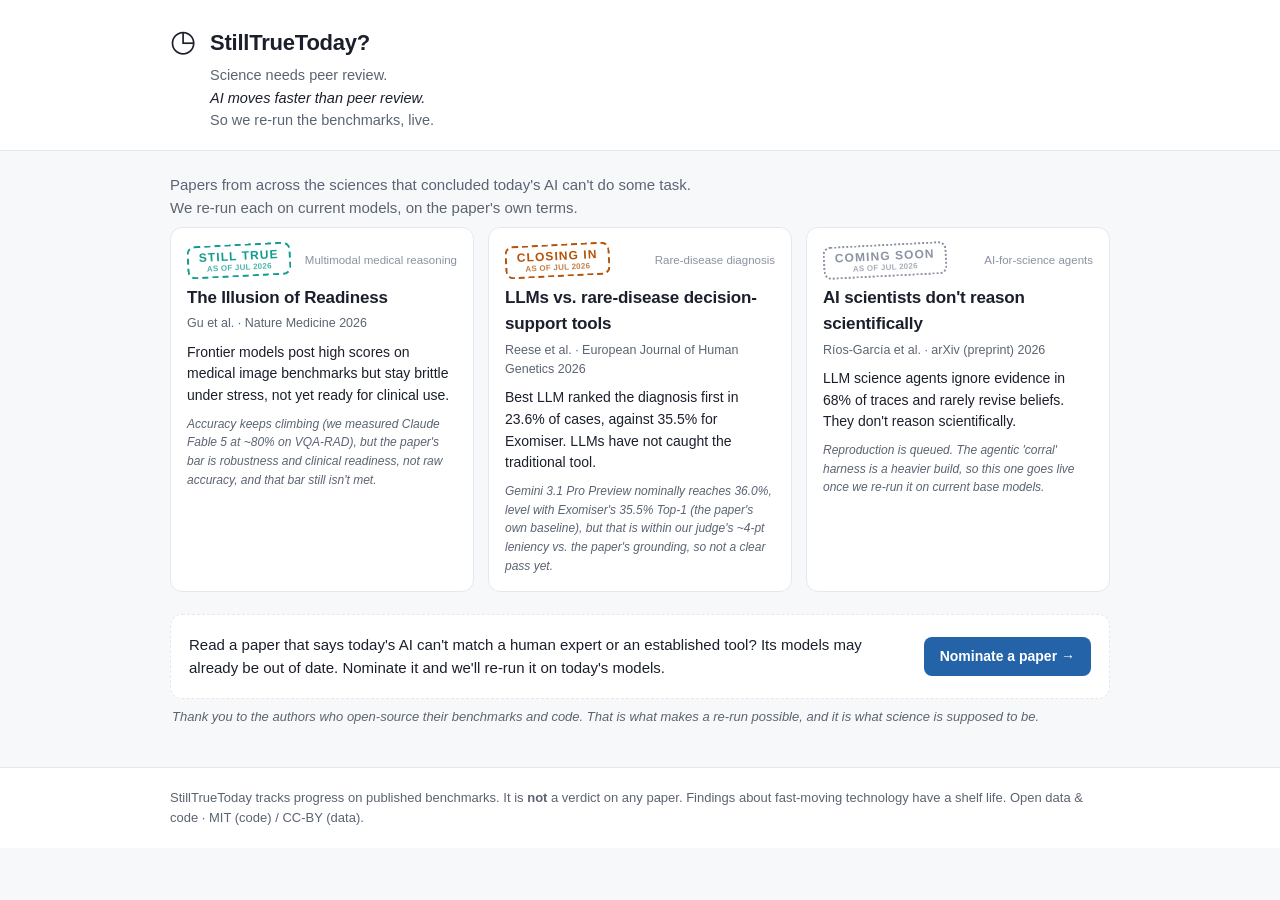
==== paper.html @ 5690e4f6 "Initial commit: StillTrueToday v0 Static dashboard that re-runs published AI-for-science benchmarks " ====
<!doctype html>
<html lang="en">
<head>
  <meta charset="utf-8" />
  <meta name="viewport" content="width=device-width, initial-scale=1" />
  <title>StillTrueToday, paper</title>
  <meta name="description" content="Re-running a published AI-for-science benchmark on today's models, on the paper's own terms." />
  <link rel="stylesheet" href="assets/style.css?v=8" />
</head>
<body>
  <header class="site">
    <div class="wrap">
      <div class="brand">
        <a class="logo" href="index.html" aria-label="StillTrueToday home">◷</a>
        <div>
          <h1><a href="index.html">StillTrueToday?</a></h1>
          <p class="tag"><span class="s">Science needs peer review.</span> <span class="s"><em>AI moves faster than peer review.</em></span> <span class="s">So we re-run the benchmarks, live.</span></p>
        </div>
      </div>
    </div>
  </header>

  <main id="app" class="wrap">
    <p class="loading">Loading…</p>
  </main>

  <footer class="site">
    <div class="wrap">
      <p>StillTrueToday tracks progress on published benchmarks. It is <strong>not</strong> a verdict
        on any paper. Findings about fast-moving technology have a shelf life.
        Open data &amp; code · MIT (code) / CC-BY (data).</p>
    </div>
  </footer>

  <script src="assets/app.js?v=8"></script>
</body>
</html>
---- assets/style.css ----
:root {
  --bg: #f7f8fa;
  --panel: #ffffff;
  --ink: #1a1f2b;
  --muted: #5b6472;
  --faint: #8a93a3;
  --line: #e4e8ee;
  --accent: #2563a8;
  --accent-soft: #dbeafe;
  --paper: #94a3b8;      /* paper-era / baseline bars */
  --current: #0f9d8f;    /* current-model bars */
  --warn: #b45309;
  --warn-soft: #fef3c7;
  --radius: 12px;
  --maxw: 980px;
}
@media (prefers-color-scheme: dark) {
  :root {
    --bg: #0e1117; --panel: #161b22; --ink: #e6edf3; --muted: #9aa4b2;
    --faint: #6b7482; --line: #262d38; --accent: #58a6ff; --accent-soft: #16324f;
    --paper: #64748b; --current: #2dd4bf; --warn: #f0b429; --warn-soft: #3a2f12;
  }
}
* { box-sizing: border-box; }
html { -webkit-text-size-adjust: 100%; }
body {
  margin: 0; background: var(--bg); color: var(--ink);
  font: 16px/1.55 -apple-system, BlinkMacSystemFont, "Segoe UI", Roboto, Helvetica, Arial, sans-serif;
}
.wrap { max-width: var(--maxw); margin: 0 auto; padding: 0 20px; }
a { color: var(--accent); text-decoration: none; }
a:hover { text-decoration: underline; }

header.site { padding: 26px 0 18px; border-bottom: 1px solid var(--line); background: var(--panel); }
.brand { display: flex; gap: 14px; align-items: flex-start; }
.logo { font-size: 30px; line-height: 1; color: var(--accent); }
h1 { margin: 0; font-size: 22px; letter-spacing: -0.01em; }
.tag { margin: 4px 0 0; color: var(--muted); max-width: 70ch; font-size: 14.5px; text-wrap: balance; }
.tag em { color: var(--ink); font-style: italic; }
.tag .s { display: block; }

footer.site { margin-top: 40px; padding: 20px 0; border-top: 1px solid var(--line); background: var(--panel); }
footer.site p { color: var(--muted); font-size: 13px; margin: 0; }

.loading { color: var(--muted); padding: 40px 0; }

/* paper card */
.paper { margin: 26px 0; }
.paper h2 { font-size: 20px; margin: 0 0 2px; letter-spacing: -0.01em; }
.paper .meta { color: var(--muted); font-size: 13.5px; margin: 0 0 14px; }
.paper .meta a { margin-right: 10px; white-space: nowrap; }

.callout { border: 1px solid var(--line); border-radius: var(--radius); padding: 13px 15px; margin: 12px 0; background: var(--panel); }
.callout .k { font-weight: 650; font-size: 12px; text-transform: uppercase; letter-spacing: 0.05em; color: var(--faint); display: block; margin-bottom: 3px; }
.callout p { margin: 0; font-size: 14px; }
.callout.claim { border-left: 3px solid var(--paper); }
.callout.framing { border-left: 3px solid var(--current); }
.callout.caveat { border-left: 3px solid var(--warn); background: var(--warn-soft); }
.callout.drift { border-left: 3px solid var(--accent); }

.summary { display: flex; flex-wrap: wrap; gap: 10px; margin: 16px 0; }
.stat { flex: 1 1 220px; border: 1px solid var(--line); border-radius: var(--radius); padding: 12px 14px; background: var(--panel); }
.stat .label { font-size: 12px; color: var(--faint); }
.stat .then-now { font-size: 15px; margin-top: 3px; }
.stat .then-now b { font-variant-numeric: tabular-nums; }
.stat .delta { color: var(--current); font-weight: 650; }
.stat .bar-note { color: var(--faint); font-weight: 500; }

/* protocol charts */
.protocol { border: 1px solid var(--line); border-radius: var(--radius); padding: 16px 16px 8px; margin: 16px 0; background: var(--panel); }
.protocol h3 { margin: 0 0 2px; font-size: 16px; }
.protocol .sub { color: var(--muted); font-size: 12.5px; margin: 0 0 6px; }
.protocol .prov { color: var(--faint); font-size: 11.5px; margin: 6px 0 0; }
.by { display: inline-block; font-size: 11.5px; color: var(--faint); background: var(--bg); border: 1px solid var(--line); border-radius: 999px; padding: 1px 9px; margin-bottom: 8px; }

svg { display: block; width: 100%; height: auto; overflow: visible; }
.chartscroll { overflow-x: auto; }
.axis text { fill: var(--muted); font-size: 11px; }
.axis line, .axis path { stroke: var(--line); }
.bar-label { fill: var(--ink); font-size: 11px; font-variant-numeric: tabular-nums; }
.model-label { fill: var(--muted); font-size: 11px; }
.date-label { fill: var(--faint); font-size: 9.5px; }
.refline { stroke: var(--warn); stroke-dasharray: 4 3; }
.refline-label { fill: var(--warn); font-size: 10px; }

.legend { display: flex; gap: 16px; flex-wrap: wrap; margin: 4px 0 10px; font-size: 12px; color: var(--muted); }
.legend span { display: inline-flex; align-items: center; gap: 6px; }
.swatch { width: 12px; height: 12px; border-radius: 3px; display: inline-block; }

/* heatmap */
.heat { border-collapse: collapse; font-size: 12px; width: 100%; }
.heat th { font-weight: 600; color: var(--muted); text-align: center; padding: 5px 6px; font-size: 11.5px; }
.heat th.row { text-align: left; }
.heat td { text-align: center; padding: 7px 6px; color: #10151d; font-variant-numeric: tabular-nums; border: 1px solid var(--panel); }
.heat td.rowh { text-align: left; color: var(--muted); background: var(--panel); font-size: 11.5px; }

/* index / curated list */
.collection { color: var(--muted); font-size: 15px; margin: 22px 0 6px; max-width: 84ch; }
.collection .cl-s { display: block; }
.paper-list { display: grid; gap: 14px; grid-template-columns: repeat(auto-fill, minmax(300px, 1fr)); margin: 8px 0 4px; }
.paper-card { display: block; border: 1px solid var(--line); border-radius: var(--radius); padding: 16px; background: var(--panel); color: inherit; transition: border-color .15s, transform .15s; }
.paper-card:hover { text-decoration: none; border-color: var(--accent); transform: translateY(-2px); }
.card-top { display: flex; justify-content: space-between; align-items: center; gap: 8px; margin-bottom: 8px; }
.paper-card h2 { font-size: 17px; margin: 0 0 3px; letter-spacing: -0.01em; }
.card-meta { color: var(--muted); font-size: 12.5px; margin: 0 0 8px; }
.card-claim { font-size: 14px; margin: 0; color: var(--ink); }
.topic { font-size: 11.5px; color: var(--faint); text-align: right; }
.badge { font-size: 10.5px; font-weight: 700; text-transform: uppercase; letter-spacing: 0.05em; padding: 2px 8px; border-radius: 999px; }
.badge.live { background: #0f9d8f22; color: var(--current); border: 1px solid #0f9d8f55; }
.badge.seeded { background: var(--accent-soft); color: var(--accent); border: 1px solid var(--accent); }
.badge.curated { background: var(--warn-soft); color: var(--warn); border: 1px solid var(--warn); }
/* "Still true?" seal — a dated stamp on the paper's claim, on the paper's own bar */
.seal { display: inline-flex; flex-direction: column; align-items: center; line-height: 1.05;
  border: 2px dashed currentColor; border-radius: 8px; padding: 4px 10px 3px;
  transform: rotate(-3deg); font-weight: 800; text-transform: uppercase; }
.seal-verdict { font-size: 12px; letter-spacing: 0.09em; }
.seal-date { font-size: 8px; letter-spacing: 0.03em; font-weight: 600; opacity: 0.75; margin-top: 1px; }
.seal.still-true { color: var(--current); }
.seal.caught-up { color: var(--accent); }
.seal.closing-in { color: var(--warn); }
.seal.re-testing { color: var(--faint); }
.seal.coming-soon { color: var(--faint); border-style: dotted; }
.card-basis { font-size: 12px; color: var(--muted); margin: 8px 0 0; font-style: italic; }
.seal-banner { display: flex; align-items: center; gap: 14px; margin: 12px 0 4px;
  padding: 10px 14px; border: 1px solid var(--line); border-radius: var(--radius); background: var(--panel); }
.seal-banner .seal { flex: 0 0 auto; }
.seal-basis { margin: 0; font-size: 13.5px; color: var(--muted); }

.submit-cta { margin: 22px 0 4px; padding: 18px; border: 1px dashed var(--line); border-radius: var(--radius);
  background: var(--panel); display: flex; flex-wrap: wrap; align-items: center; gap: 12px; }
.submit-cta p { margin: 0; flex: 1 1 260px; color: var(--ink); font-size: 15px; }
.submit-btn { background: var(--accent); color: #fff; padding: 9px 16px; border-radius: 8px;
  font-weight: 650; font-size: 14px; white-space: nowrap; }
.submit-btn:hover { text-decoration: none; filter: brightness(1.08); }
.cta-hint { font-size: 11px; color: var(--faint); }
.submit-note { margin: 8px 2px 0; font-size: 13px; color: var(--muted); font-style: italic; }

a.back { font-size: 13px; color: var(--muted); }
.brand h1 a, .logo { color: inherit; text-decoration: none; }
.callout.curatednote { border-left: 3px solid var(--warn); background: var(--warn-soft); }

.contributors { margin: 18px 0 4px; }
.contributors h3 { font-size: 14px; margin: 0 0 8px; }
.contributor { border: 1px solid var(--line); border-radius: var(--radius); padding: 10px 13px; margin: 8px 0; background: var(--panel); }
.contributor .name { font-weight: 650; font-size: 14px; }
.contributor .role { color: var(--muted); font-size: 13px; }
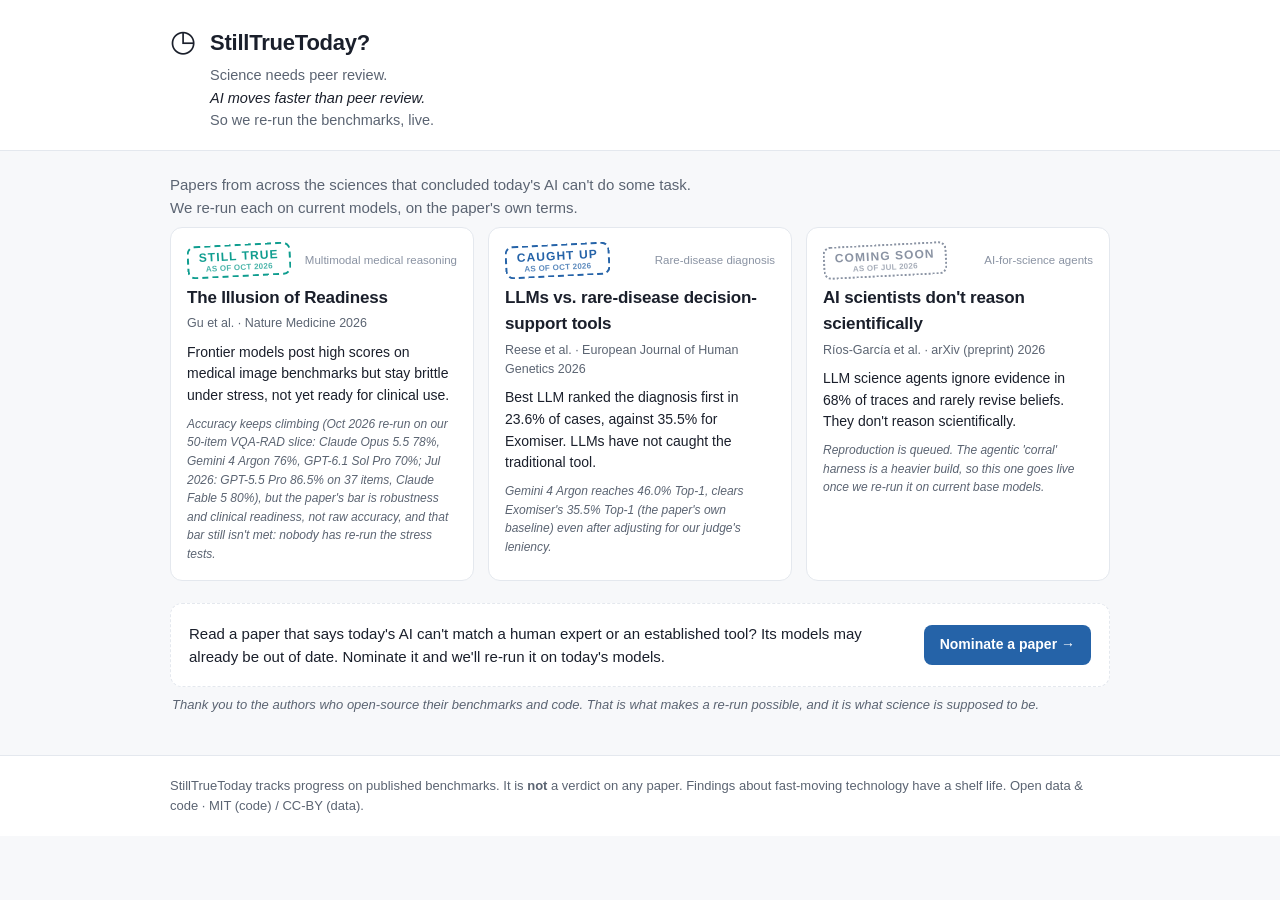
==== commit 64ed8807: "Chart: short reference-line label at the left end (the long one collided with bar labels); provenanc" ====
--- a/paper.html
+++ b/paper.html
@@ -5,7 +5,7 @@
   <meta name="viewport" content="width=device-width, initial-scale=1" />
   <title>StillTrueToday, paper</title>
   <meta name="description" content="Re-running a published AI-for-science benchmark on today's models, on the paper's own terms." />
-  <link rel="stylesheet" href="assets/style.css?v=8" />
+  <link rel="stylesheet" href="assets/style.css?v=9" />
 </head>
 <body>
   <header class="site">
@@ -32,6 +32,6 @@
     </div>
   </footer>
 
-  <script src="assets/app.js?v=8"></script>
+  <script src="assets/app.js?v=9"></script>
 </body>
 </html>
